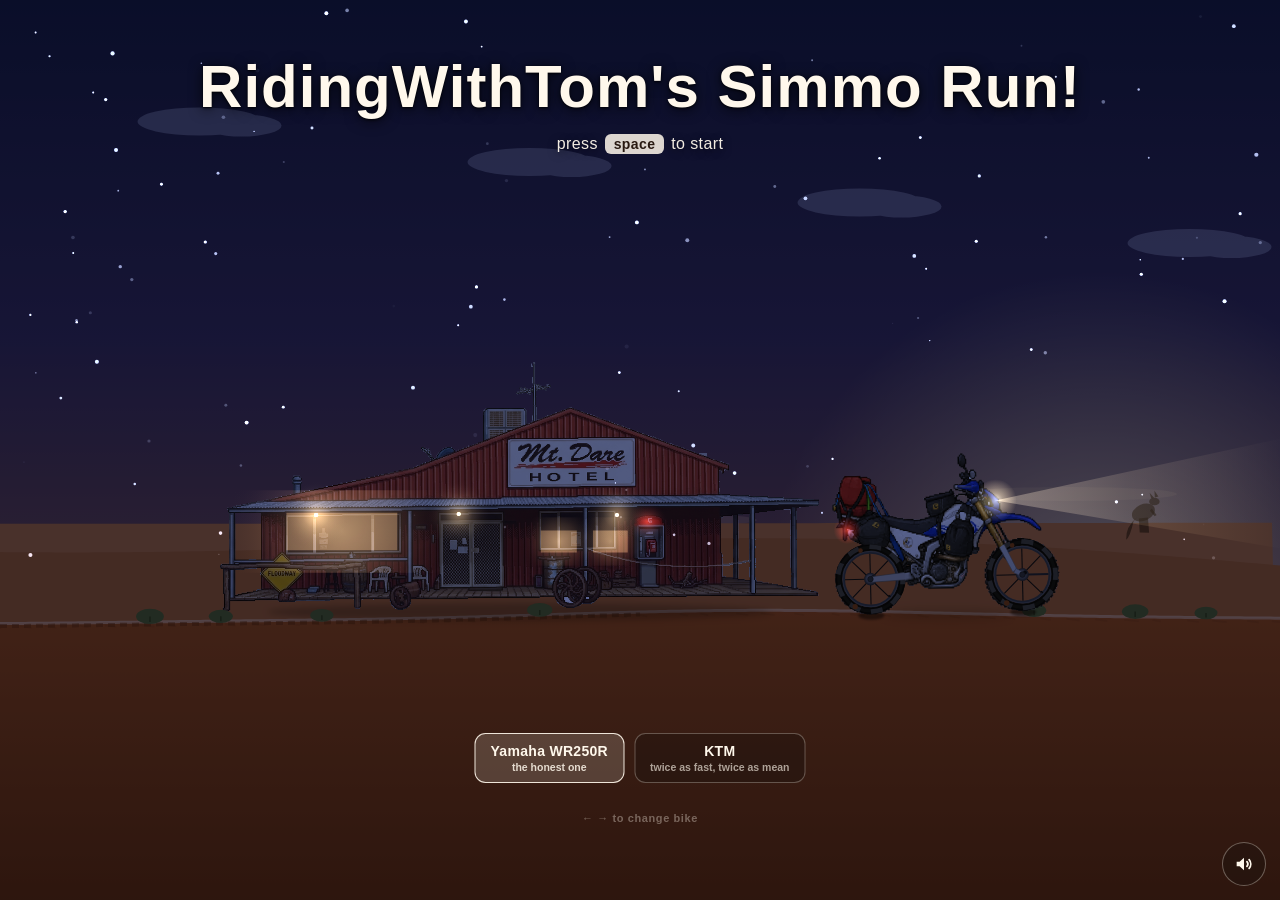
==== index.html @ 2d92c9f3 "Second bike and difficulty: the KTM, twice as fast and twice as mean Everything that differs between" ====
<!doctype html>
<html lang="en">
<head>
<meta charset="UTF-8">
<meta name="viewport" content="width=device-width, initial-scale=1.0, maximum-scale=1.0, user-scalable=no, viewport-fit=cover">
<meta name="theme-color" content="#1c2e56">
<meta name="description" content="Ride a WR250R from Mt Dare Hotel to Birdsville across 1200 sand dunes of the Simpson Desert — on the back wheel, the whole way.">
<title>RidingWithTom's Simmo Run!</title>
<link rel="icon" href="data:image/svg+xml,%3Csvg%20xmlns%3D%22http%3A//www.w3.org/2000/svg%22%20viewBox%3D%220%200%2064%2064%22%3E%3Crect%20width%3D%2264%22%20height%3D%2264%22%20fill%3D%22%231c2e56%22/%3E%3Ccircle%20cx%3D%2232%22%20cy%3D%2234%22%20r%3D%2213%22%20fill%3D%22%23ffcf7a%22/%3E%3Cpath%20d%3D%22M0%2044c10-9%2018-4%2028-9s20%203%2036-6v35H0z%22%20fill%3D%22%23c85f2c%22/%3E%3Cpath%20d%3D%22M0%2054c14-7%2022-2%2034-6s16%201%2030-4v20H0z%22%20fill%3D%22%239c4620%22/%3E%3C/svg%3E">
<meta property="og:title" content="RidingWithTom's Simmo Run!">
<meta property="og:description" content="Ride a WR250R from Mt Dare Hotel to Birdsville across 1200 sand dunes of the Simpson Desert — on the back wheel, the whole way.">
<meta property="og:type" content="website">

<!-- Installed to the home screen this runs with no browser chrome at all, which
     is the only way to get true fullscreen on an iPhone — Safari on iOS has
     never supported the Fullscreen API for arbitrary elements. -->
<link rel="manifest" href="manifest.webmanifest">
<link rel="apple-touch-icon" href="assets/icon-180.png">
<meta name="apple-mobile-web-app-capable" content="yes">
<meta name="mobile-web-app-capable" content="yes">
<meta name="apple-mobile-web-app-status-bar-style" content="black-translucent">
<meta name="apple-mobile-web-app-title" content="Simmo Run">
<link rel="stylesheet" href="style.css?v=1785205168">
</head>
<body>
<div id="game-wrap">
  <canvas id="game"></canvas>

  <div id="fuel-hud">
    <div id="fuel-title">FUEL</div>
    <div id="fuel-bar"><div id="fuel-fill"></div></div>
    <div id="fuel-count"><span id="fuel-num">--</span><span class="cap">seconds left</span></div>
  </div>

  <div id="progress-hud">
    <div id="progress-title">Distance to Birdsville</div>
    <div id="progress-bar"><div id="progress-fill"></div></div>
    <div id="progress-count"><span id="dunes-num">1200</span><span class="cap">dunes to go</span></div>
  </div>

  <div id="help">&darr; lean back to lift the nose &nbsp;&nbsp; &uarr; lean forward to bring it down &mdash; keep that front wheel up!</div>

  <div id="touch-zones" aria-hidden="true">
    <div class="zone left"><span>&darr;<br>lean back</span></div>
    <div class="zone right"><span>&uarr;<br>lean forward</span></div>
  </div>

  <div id="rotate-hint" aria-hidden="true">&#8635; turn your phone sideways for a wider view</div>

  <button id="music-toggle" type="button" aria-label="Turn the music off">
    <svg viewBox="0 0 24 24" aria-hidden="true">
      <path class="cone" d="M4 9.5h3.2L12 5.2v13.6L7.2 14.5H4z"/>
      <path class="wave wave-1" d="M15.2 9.4a4 4 0 0 1 0 5.2"/>
      <path class="wave wave-2" d="M17.6 7.2a7.4 7.4 0 0 1 0 9.6"/>
      <path class="cross" d="M15.6 9.6l5 4.8M20.6 9.6l-5 4.8"/>
    </svg>
  </button>

  <div id="start-screen">
    <h1>RidingWithTom's Simmo Run!</h1>
    <p class="press-space"><span class="kbd-only">press <span class="key">space</span> to start</span><span class="touch-only"><span class="key">tap</span> to start</span></p>
  </div>

  <!-- Filled from the BIKES table in game.js, so the markup can't drift out of step
       with the bikes that actually exist. Sits low, down in the sand, to leave the
       pub and the bike itself in the clear. -->
  <div id="bike-pick" role="radiogroup" aria-label="Choose your bike"></div>

  <div id="finish-screen" class="hidden">
    <h1>You made it to Birdsville!</h1>
    <p id="finish-time"></p>
    <p class="press-space"><span class="kbd-only">press <span class="key">space</span> to ride again</span><span class="touch-only"><span class="key">tap</span> to ride again</span></p>
  </div>

  <div id="dead-screen" class="hidden">
    <h1>You ran out of fuel and died</h1>
    <p id="dead-detail"></p>
    <p class="press-space"><span class="kbd-only">press <span class="key">space</span> to try again</span><span class="touch-only"><span class="key">tap</span> to try again</span></p>
  </div>
</div>
<script src="game.js?v=1785221742"></script>
</body>
</html>
---- style.css ----
* { margin: 0; padding: 0; box-sizing: border-box; }

html, body {
  width: 100%;
  height: 100%;
  overflow: hidden;
  background: #c85f2c;
  font-family: -apple-system, BlinkMacSystemFont, "Segoe UI", Roboto, sans-serif;
  /* Mobile: the canvas owns every gesture. Without these, holding a lean
     scrolls the page, double-tapping zooms, and dragging bounces the viewport. */
  touch-action: none;
  overscroll-behavior: none;
  -webkit-tap-highlight-color: transparent;
  -webkit-user-select: none;
  user-select: none;
}

#game-wrap {
  position: relative;
  width: 100vw;
  height: 100vh;
  /* iOS Safari's 100vh is the *large* viewport — taller than what you can
     actually see — so the bottom of the canvas hides behind the toolbar. dvh
     tracks the visible area instead. The 100vh above stays as the fallback. */
  height: 100dvh;
  touch-action: none;
}

canvas#game {
  display: block;
  width: 100%;
  height: 100%;
  touch-action: none;
}

/* ---------- HUD ---------- */
#fuel-hud {
  position: absolute;
  top: calc(16px + env(safe-area-inset-top));
  left: calc(16px + env(safe-area-inset-left));
  color: #fff8ec;
  text-shadow: 0 1px 4px rgba(0,0,0,0.55);
  user-select: none;
  pointer-events: none;
}

#fuel-title {
  font-size: clamp(13px, 1vw, 36px);
  font-weight: 800;
  letter-spacing: 3px;
  margin-bottom: 8px;
}

#fuel-bar {
  width: clamp(150px, 11vw, 430px);
  height: clamp(10px, 0.95vw, 27px);
  border-radius: 14px;
  background: rgba(0,0,0,0.4);
  border: 3px solid rgba(255,248,236,0.6);
  overflow: hidden;
}

#fuel-fill {
  height: 100%;
  width: 100%;
  background: linear-gradient(90deg, #7ddc63, #e0c84a);
  transition: width 0.15s linear, background 0.3s ease;
}

#fuel-fill.low { background: linear-gradient(90deg, #e8a33a, #c23a1f); }
#fuel-fill.critical { background: #d5301a; }

#fuel-count {
  margin-top: 4px;
  line-height: 0.92;
}

#fuel-num {
  display: block;
  font-size: clamp(26px, 4.3vw, 155px);
  font-weight: 800;
  opacity: 0.98;
  font-variant-numeric: tabular-nums;
}

#progress-hud {
  position: absolute;
  top: calc(16px + env(safe-area-inset-top));
  right: calc(16px + env(safe-area-inset-right));
  color: #fff8ec;
  text-shadow: 0 1px 4px rgba(0,0,0,0.55);
  text-align: right;
  user-select: none;
  pointer-events: none;
}

#progress-title {
  font-size: clamp(13px, 1vw, 36px);
  font-weight: 800;
  letter-spacing: 0.5px;
  margin-bottom: 8px;
}

#progress-bar {
  width: clamp(150px, 11vw, 430px);
  height: clamp(8px, 0.75vw, 21px);
  border-radius: 11px;
  background: rgba(0,0,0,0.38);
  border: 3px solid rgba(255,248,236,0.45);
  overflow: hidden;
  margin-left: auto;
}

#progress-fill {
  height: 100%;
  width: 0%;
  background: linear-gradient(90deg, #e3b93f, #c23a1f);
  border-radius: 5px;
  transition: width 0.1s linear;
}

#progress-count {
  margin-top: 4px;
  line-height: 0.92;
}

#dunes-num {
  display: block;
  font-size: clamp(24px, 4vw, 145px);
  font-weight: 800;
  opacity: 0.98;
  font-variant-numeric: tabular-nums;
}

/* the wording rides along as a caption so the numeral can go really big */
.cap {
  display: block;
  font-size: clamp(11px, 0.7vw, 24px);
  font-weight: 700;
  letter-spacing: 0.6px;
  opacity: 0.9;
  margin-top: 2px;
}

/* Keyboard players only — on touch the zone labels say it in place, and a pill
   at the bottom of a phone screen is just something else covering the sand. */
@media (hover: none) and (pointer: coarse) {
  #help { display: none; }
}

#help {
  position: absolute;
  bottom: calc(14px + env(safe-area-inset-bottom));
  left: 50%;
  transform: translateX(-50%);
  color: #fff8ec;
  background: rgba(30, 20, 15, 0.35);
  padding: 6px 16px;
  border-radius: 20px;
  font-size: 13px;
  letter-spacing: 0.3px;
  user-select: none;
  pointer-events: none;
}

/* ---------- overlays ---------- */
#start-screen, #finish-screen, #dead-screen {
  position: absolute;
  inset: 0;
  display: flex;
  flex-direction: column;
  align-items: center;
  justify-content: center;
  gap: 8px;
  pointer-events: none;      /* taps belong to the game, not the overlay */
  color: #fff8ec;
  text-align: center;
  text-shadow: 0 2px 8px rgba(0,0,0,0.6);
  user-select: none;
}

/* No wash over the start screen — the desert behind it is the point. The title
   carries its own shadow, so it still reads against a bright sky. */
#start-screen  { background: none; }
#finish-screen { background: linear-gradient(180deg, rgba(28,46,86,0.55), rgba(150,64,26,0.6)); }
#dead-screen   { background: linear-gradient(180deg, rgba(60,12,6,0.72), rgba(20,8,4,0.8)); }

#start-screen {
  justify-content: flex-start;
  padding-top: calc(6dvh + env(safe-area-inset-top));
}

#start-screen h1 {
  font-size: clamp(28px, 5.6vw, 60px);
  letter-spacing: 1px;
  line-height: 1.1;
  text-shadow: 0 2px 14px rgba(0,0,0,0.75), 0 1px 3px rgba(0,0,0,0.9);
}

#finish-screen h1, #dead-screen h1 {
  font-size: clamp(24px, 4.4vw, 44px);
  letter-spacing: 0.5px;
}

.press-space {
  font-size: 16px;
  opacity: 0.95;
  margin-top: 6px;
  letter-spacing: 0.4px;
}

.key {
  display: inline-block;
  padding: 2px 9px;
  margin: 0 2px;
  border-radius: 6px;
  background: rgba(255,248,236,0.9);
  color: #2a1a10;
  font-weight: 800;
  font-size: 14px;
  text-shadow: none;
  animation: keypulse 1.5s ease-in-out infinite;
}

@keyframes keypulse {
  0%, 100% { opacity: 1; }
  50%      { opacity: 0.55; }
}


#finish-time, #dead-detail {
  font-size: 15px;
  opacity: 0.9;
}

.hidden { display: none !important; }

/* ---------- keyboard vs touch wording ---------- */
/* Coarse pointer with no hover = phone or tablet. Swap the arrow-key
   instructions for tap instructions rather than showing both. */
.touch-only { display: none; }

@media (hover: none) and (pointer: coarse) {
  .kbd-only   { display: none; }
  .touch-only { display: inline; }
}

/* ---------- touch lean zones ---------- */
#touch-zones {
  position: absolute;
  inset: 0;
  display: none;               /* touch devices only, and only while riding */
  pointer-events: none;        /* game.js listens on window, not on these */
}


#touch-zones .zone {
  position: absolute;
  top: 0;
  bottom: 0;
  width: 50%;
  display: flex;
  align-items: flex-end;
  justify-content: center;
  /* a third up from the bottom, which puts them below the horizon and into the
     sand rather than hanging in the sky */
  padding-bottom: 30dvh;
}

#touch-zones .zone.left  { left: 0; }
#touch-zones .zone.right { right: 0; }

#touch-zones .zone span {
  color: #fff8ec;
  opacity: 0.16;
  font-size: 15px;
  font-weight: 800;
  letter-spacing: 1px;
  line-height: 1.5;
  text-align: center;
  text-shadow: 0 1px 4px rgba(0,0,0,0.5);
  /* The hint has done its job after a few seconds of riding. */
  animation: zonefade 6s ease-out 3s forwards;
}

@keyframes zonefade {
  to { opacity: 0; }
}

/* ---------- portrait nudge ---------- */
#rotate-hint {
  display: none;
  position: absolute;
  bottom: calc(58px + env(safe-area-inset-bottom));
  left: 50%;
  transform: translateX(-50%);
  padding: 7px 15px;
  border-radius: 20px;
  background: rgba(30, 20, 15, 0.55);
  color: #fff8ec;
  font-size: 12px;
  font-weight: 700;
  letter-spacing: 0.3px;
  white-space: nowrap;
  pointer-events: none;
  text-shadow: 0 1px 4px rgba(0,0,0,0.6);
}

@media (hover: none) and (pointer: coarse) and (orientation: portrait) {
  #rotate-hint { display: block; }
}

/* The zones are a touch affordance, so only coarse pointers get them, and only
   once the run is under way — the title screen has its own instructions. */
@media (hover: none) and (pointer: coarse) {
  body.riding #touch-zones { display: block; }
}

/* ---------- small screens ---------- */
/* The HUD numerals are sized for a desktop monitor; on a phone in landscape
   they'd swallow the sky. The overlay copy needs reining in too. */
@media (max-width: 900px), (max-height: 520px) {
  #fuel-hud, #progress-hud { top: calc(10px + env(safe-area-inset-top)); }
  #fuel-hud { left: calc(10px + env(safe-area-inset-left)); }
  #progress-hud { right: calc(10px + env(safe-area-inset-right)); }
  #fuel-num   { font-size: 30px; }
  #dunes-num  { font-size: 28px; }
  #fuel-title, #progress-title { font-size: 11px; margin-bottom: 5px; }
  #fuel-bar, #progress-bar { width: 118px; border-width: 2px; }
  #fuel-bar { height: 9px; }
  #progress-bar { height: 7px; }
  .cap { font-size: 9px; }


  #start-screen h1 { font-size: 27px; }
  #finish-screen h1, #dead-screen h1 { font-size: 22px; }
  .press-space { font-size: 13px; }
}

/* A phone in landscape is short, not narrow. Don't gate this on pointer type —
   a small desktop window has exactly the same problem. */
@media (max-height: 520px) {
  #touch-zones .zone { padding-bottom: 22dvh; }
  #start-screen { gap: 3px; padding-top: calc(4dvh + env(safe-area-inset-top)); }
  #start-screen h1 { font-size: 23px; }
  .press-space { font-size: 12px; margin-top: 3px; }
  #finish-screen h1, #dead-screen h1 { font-size: 20px; }
  #finish-time, #dead-detail { font-size: 12px; }
}

@media (max-height: 380px) {
  #start-screen h1 { font-size: 19px; }
}


/* ---------- title screen: nothing but the name and the prompt ---------- */
/* The fuel and distance readouts mean nothing before you set off, and at the top
   of a phone screen they collide with the title. The help bar is redundant too —
   on touch the zone labels carry it, and on desktop it belongs to the run. */
body.on-title #fuel-hud,
body.on-title #progress-hud,
body.on-title #help {
  display: none;
}

/* ---------- bike picker ---------- */
/* Down in the sand rather than under the title: the start screen is deliberately
   bare up top, and this keeps the pub and the bike unobscured. */
#bike-pick {
  position: absolute;
  left: 50%;
  transform: translateX(-50%);
  bottom: calc(13dvh + env(safe-area-inset-bottom));
  display: flex;
  gap: 10px;
  pointer-events: auto;         /* the overlay above it is inert */
}

/* Only while the run hasn't started — there's nothing to choose mid-ride. */
body:not(.on-title) #bike-pick { display: none; }

#bike-pick button {
  display: block;
  min-width: 116px;
  padding: 9px 15px;
  border: 1.5px solid rgba(255, 248, 236, 0.28);
  border-radius: 11px;
  background: rgba(30, 20, 15, 0.44);
  color: #fff8ec;
  font: inherit;
  text-align: center;
  cursor: pointer;
  -webkit-tap-highlight-color: transparent;
}

#bike-pick .bike-name {
  display: block;
  font-size: 14px;
  font-weight: 800;
  letter-spacing: 0.3px;
}

#bike-pick .bike-trait {
  display: block;
  margin-top: 2px;
  font-size: 10.5px;
  font-weight: 600;
  opacity: 0.62;
}

#bike-pick button[aria-checked="true"] {
  border-color: rgba(255, 248, 236, 0.9);
  background: rgba(255, 248, 236, 0.17);
}

#bike-pick button[aria-checked="true"] .bike-trait { opacity: 0.85; }

/* Keyboards get the hint; on a touch screen the cards are their own affordance. */
#bike-pick-hint {
  position: absolute;
  left: 50%;
  transform: translateX(-50%);
  bottom: calc(8.4dvh + env(safe-area-inset-bottom));
  color: #fff8ec;
  opacity: 0.34;
  font-size: 11px;
  font-weight: 700;
  letter-spacing: 0.6px;
  white-space: nowrap;
}

body:not(.on-title) #bike-pick-hint { display: none; }

/* Short screens: the sand is thin, so tuck the picker in and shrink it. */
@media (max-height: 520px) {
  #bike-pick { bottom: calc(9dvh + env(safe-area-inset-bottom)); gap: 8px; }
  #bike-pick button { min-width: 96px; padding: 6px 11px; }
  #bike-pick .bike-name { font-size: 12px; }
  #bike-pick .bike-trait { font-size: 9.5px; }
  #bike-pick-hint { bottom: calc(5dvh + env(safe-area-inset-bottom)); font-size: 10px; }
}

/* ---------- music toggle ---------- */
/* pointer-events on, and its own handler stops the event reaching the window
   listener — otherwise tapping it would also lean the bike, and on the title screen
   would start the run. */
#music-toggle {
  position: absolute;
  right: calc(14px + env(safe-area-inset-right));
  bottom: calc(14px + env(safe-area-inset-bottom));
  width: 44px;
  height: 44px;
  display: grid;
  place-items: center;
  padding: 0;
  border: 1.5px solid rgba(255,248,236,0.32);
  border-radius: 50%;
  background: rgba(30, 20, 15, 0.42);
  color: #fff8ec;
  cursor: pointer;
  pointer-events: auto;
  -webkit-tap-highlight-color: transparent;
}

#music-toggle svg {
  width: 22px;
  height: 22px;
  fill: none;
  stroke: currentColor;
  stroke-width: 1.9;
  stroke-linecap: round;
  stroke-linejoin: round;
}

#music-toggle .cone { fill: currentColor; stroke: none; }
#music-toggle .cross { display: none; }

/* muted: drop the waves, show the cross, and dim the whole thing */
#music-toggle.muted { opacity: 0.6; }
#music-toggle.muted .wave { display: none; }
#music-toggle.muted .cross { display: inline; }
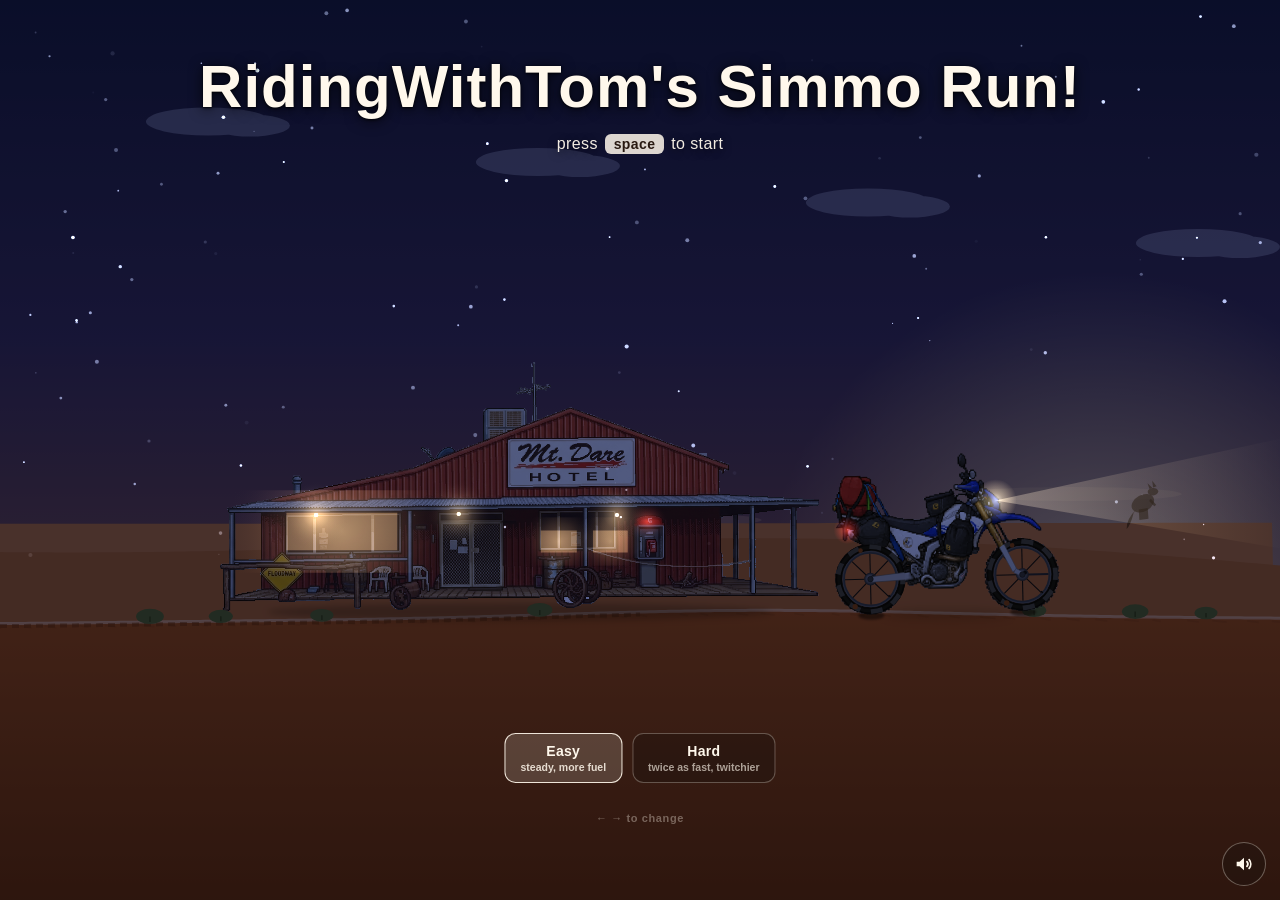
==== commit 725242e1: "Pick a difficulty, not a bike: the cards read Easy and Hard The player is choosing how hard the run " ====
--- a/index.html
+++ b/index.html
@@ -62,9 +62,9 @@
   </div>
 
   <!-- Filled from the BIKES table in game.js, so the markup can't drift out of step
-       with the bikes that actually exist. Sits low, down in the sand, to leave the
-       pub and the bike itself in the clear. -->
-  <div id="bike-pick" role="radiogroup" aria-label="Choose your bike"></div>
+       with the bikes that actually exist. The cards show the difficulty rather than
+       the machine. Sits low, down in the sand, to leave the pub and the bike clear. -->
+  <div id="bike-pick" role="radiogroup" aria-label="Choose difficulty"></div>
 
   <div id="finish-screen" class="hidden">
     <h1>You made it to Birdsville!</h1>
@@ -78,6 +78,6 @@
     <p class="press-space"><span class="kbd-only">press <span class="key">space</span> to try again</span><span class="touch-only"><span class="key">tap</span> to try again</span></p>
   </div>
 </div>
-<script src="game.js?v=1785221742"></script>
+<script src="game.js?v=1785226961"></script>
 </body>
 </html>
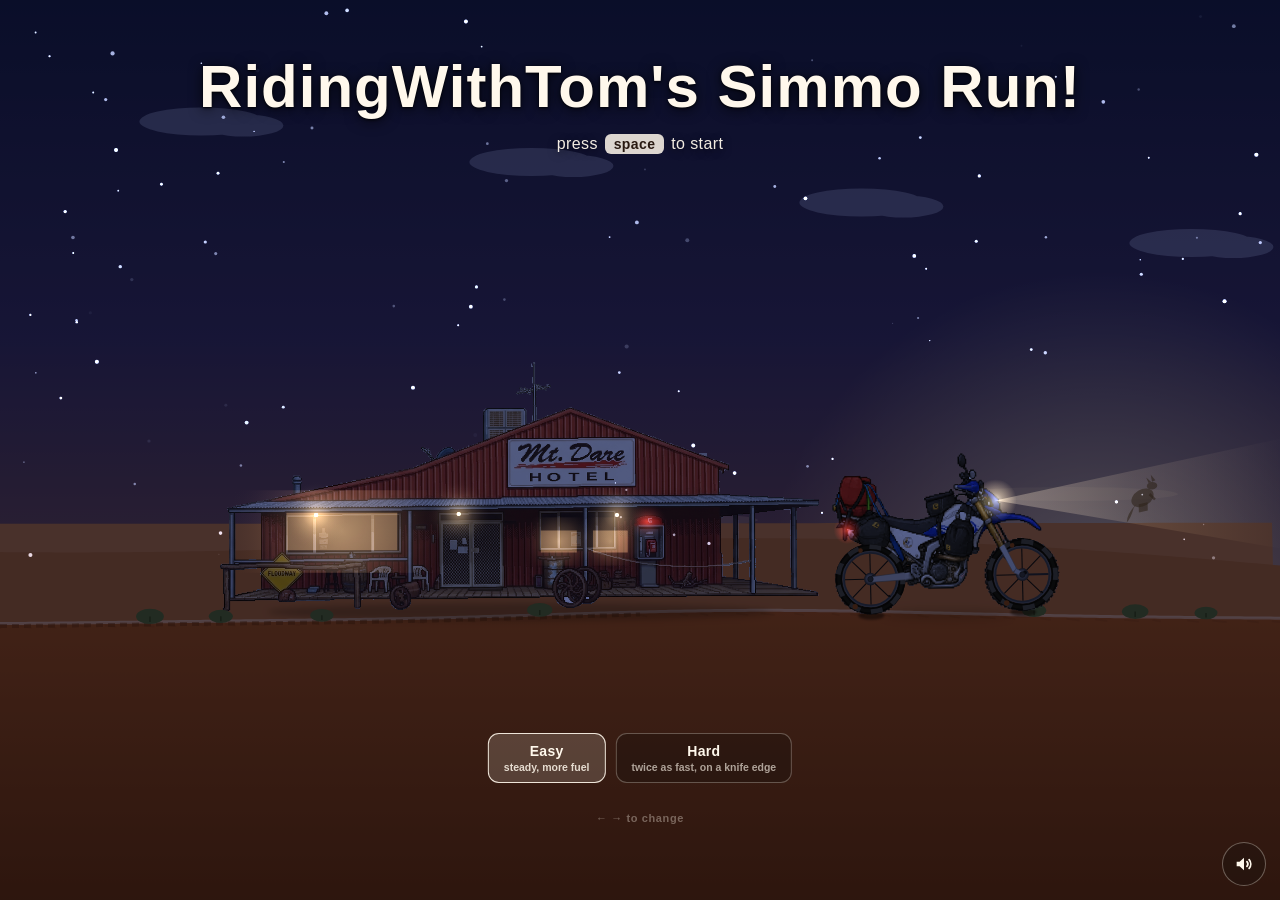
==== commit 2a3e1a71: "Hard mode was the easier bike to balance; make it genuinely hard Measuring twitchiness alone was the" ====
--- a/index.html
+++ b/index.html
@@ -78,6 +78,6 @@
     <p class="press-space"><span class="kbd-only">press <span class="key">space</span> to try again</span><span class="touch-only"><span class="key">tap</span> to try again</span></p>
   </div>
 </div>
-<script src="game.js?v=1785226961"></script>
+<script src="game.js?v=1785228625"></script>
 </body>
 </html>
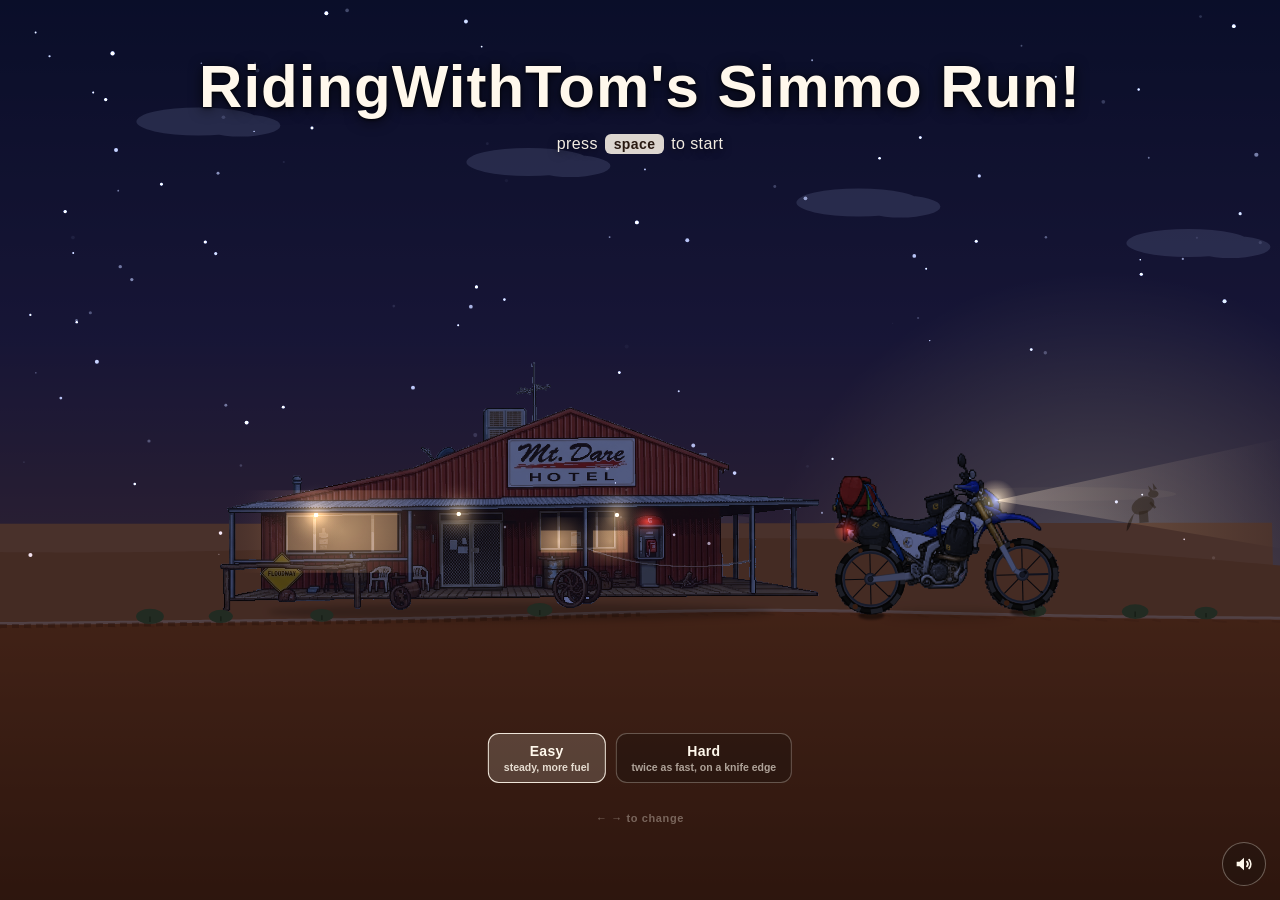
==== commit f837cb0a: "Hard mode gets the KTM it was always meant to have assets/prep_ktm.py, because this sprite arrives i" ====
--- a/index.html
+++ b/index.html
@@ -78,6 +78,6 @@
     <p class="press-space"><span class="kbd-only">press <span class="key">space</span> to try again</span><span class="touch-only"><span class="key">tap</span> to try again</span></p>
   </div>
 </div>
-<script src="game.js?v=1785228625"></script>
+<script src="game.js?v=1785229673"></script>
 </body>
 </html>
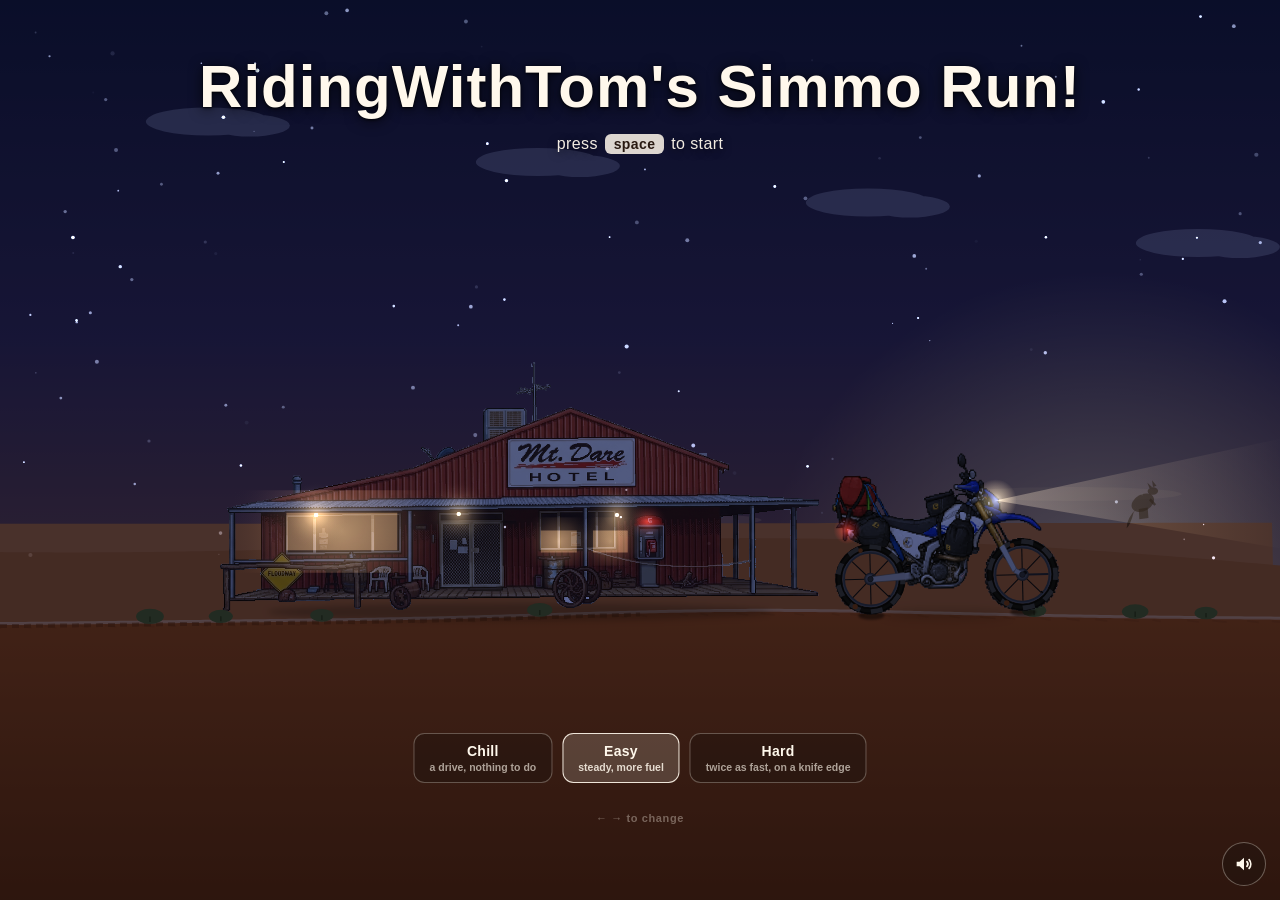
==== commit 6f834c1b: "Chill mode: a Jeep, half speed, nothing to do Turns the game off rather than making it easy. The who" ====
--- a/index.html
+++ b/index.html
@@ -78,6 +78,6 @@
     <p class="press-space"><span class="kbd-only">press <span class="key">space</span> to try again</span><span class="touch-only"><span class="key">tap</span> to try again</span></p>
   </div>
 </div>
-<script src="game.js?v=1785229673"></script>
+<script src="game.js?v=1785230971"></script>
 </body>
 </html>
--- a/style.css
+++ b/style.css
@@ -363,6 +363,16 @@
   display: none;
 }
 
+/* ---------- chill: nothing to fail at ---------- */
+/* No fuel clock, so no readout; no controls, so no lean instructions and no touch
+   zones. The distance readout stays, because watching Birdsville come closer is the
+   whole point of the drive. */
+body.autopilot #fuel-hud,
+body.autopilot #help,
+body.autopilot #touch-zones {
+  display: none;
+}
+
 /* ---------- bike picker ---------- */
 /* Down in the sand rather than under the title: the start screen is deliberately
    bare up top, and this keeps the pub and the bike unobscured. */
@@ -430,6 +440,16 @@
 }
 
 body:not(.on-title) #bike-pick-hint { display: none; }
+
+/* Three cards at full width come to 368px, which only just clears a 375px phone and
+   overflows a 320px one. Narrow screens get smaller cards rather than a wrapped row. */
+@media (max-width: 430px) {
+  #bike-pick { gap: 6px; }
+  #bike-pick button { min-width: 0; flex: 1 1 0; padding: 8px 6px; }
+  #bike-pick .bike-name { font-size: 13px; }
+  #bike-pick .bike-trait { font-size: 9px; }
+  #bike-pick { left: 0; right: 0; transform: none; margin: 0 12px; }
+}
 
 /* Short screens: the sand is thin, so tuck the picker in and shrink it. */
 @media (max-height: 520px) {
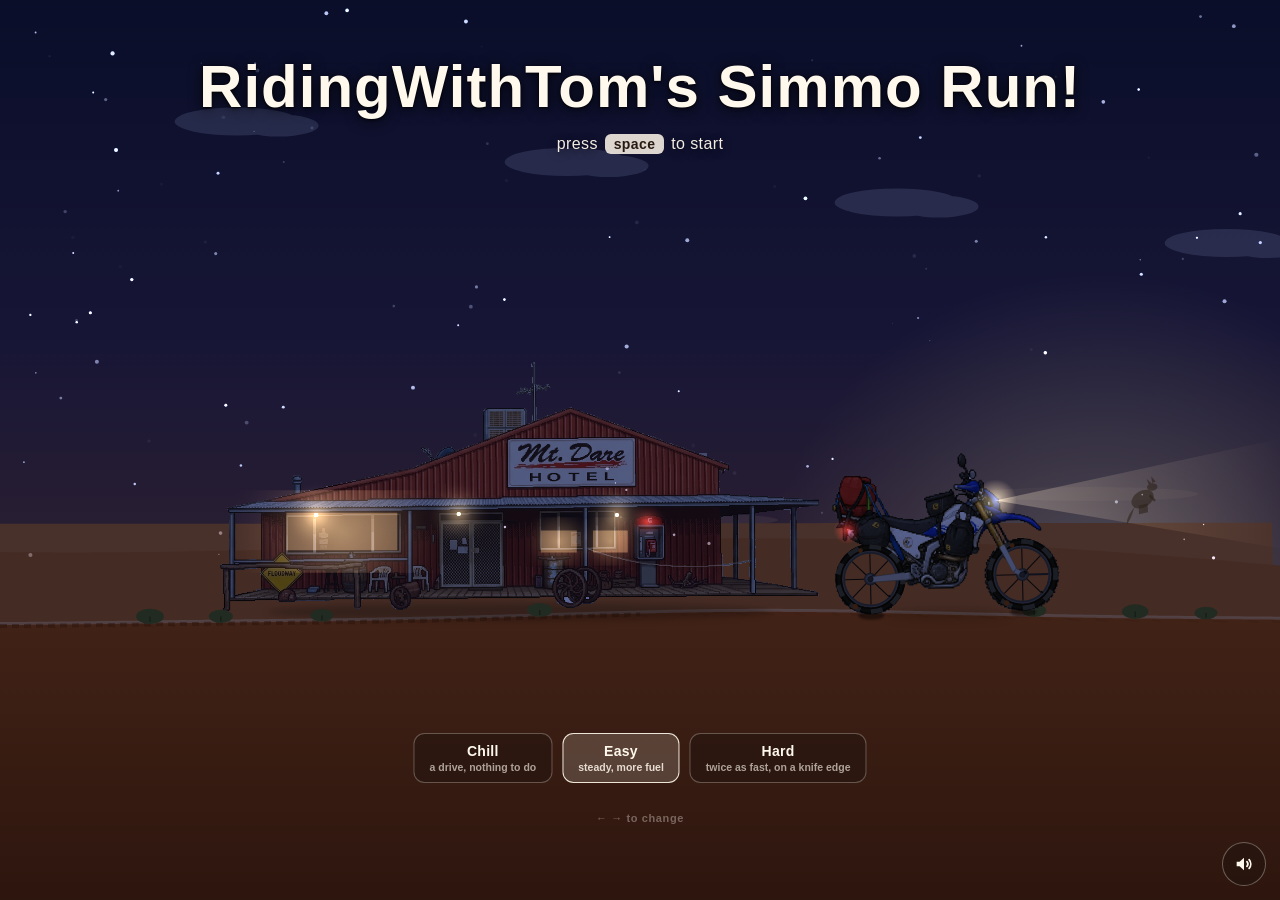
==== commit 4301d5f9: "The Jeep keeps its own wheels The procedural wheel exists so the desert shows through a bike's spoke" ====
--- a/index.html
+++ b/index.html
@@ -78,6 +78,6 @@
     <p class="press-space"><span class="kbd-only">press <span class="key">space</span> to try again</span><span class="touch-only"><span class="key">tap</span> to try again</span></p>
   </div>
 </div>
-<script src="game.js?v=1785230971"></script>
+<script src="game.js?v=1785231410"></script>
 </body>
 </html>
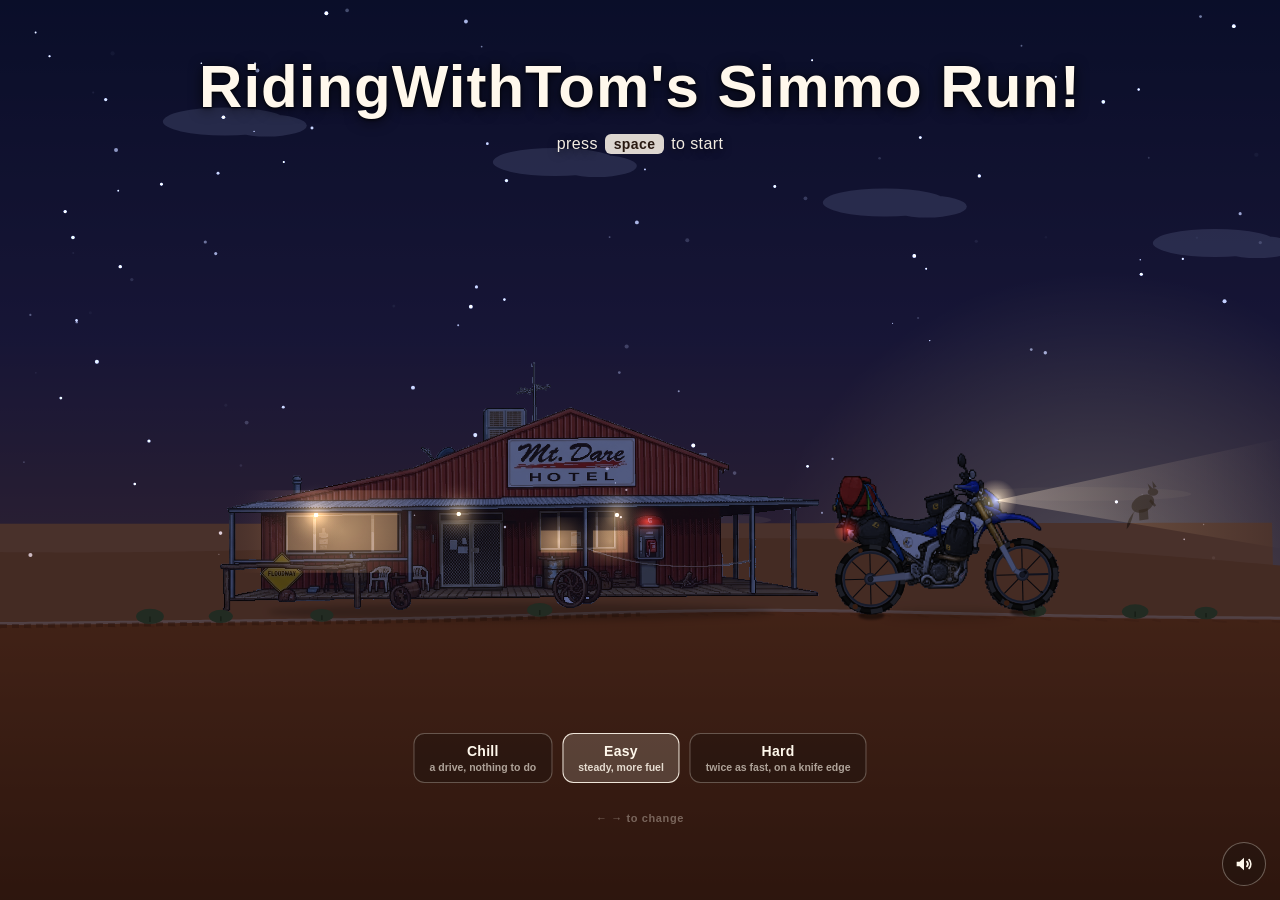
==== commit 7bccd5f4: "Clean the Jeep's keyed edges, and put its tail light on the tail light Two things off with the sprit" ====
--- a/index.html
+++ b/index.html
@@ -78,6 +78,6 @@
     <p class="press-space"><span class="kbd-only">press <span class="key">space</span> to try again</span><span class="touch-only"><span class="key">tap</span> to try again</span></p>
   </div>
 </div>
-<script src="game.js?v=1785231410"></script>
+<script src="game.js?v=1785237087"></script>
 </body>
 </html>
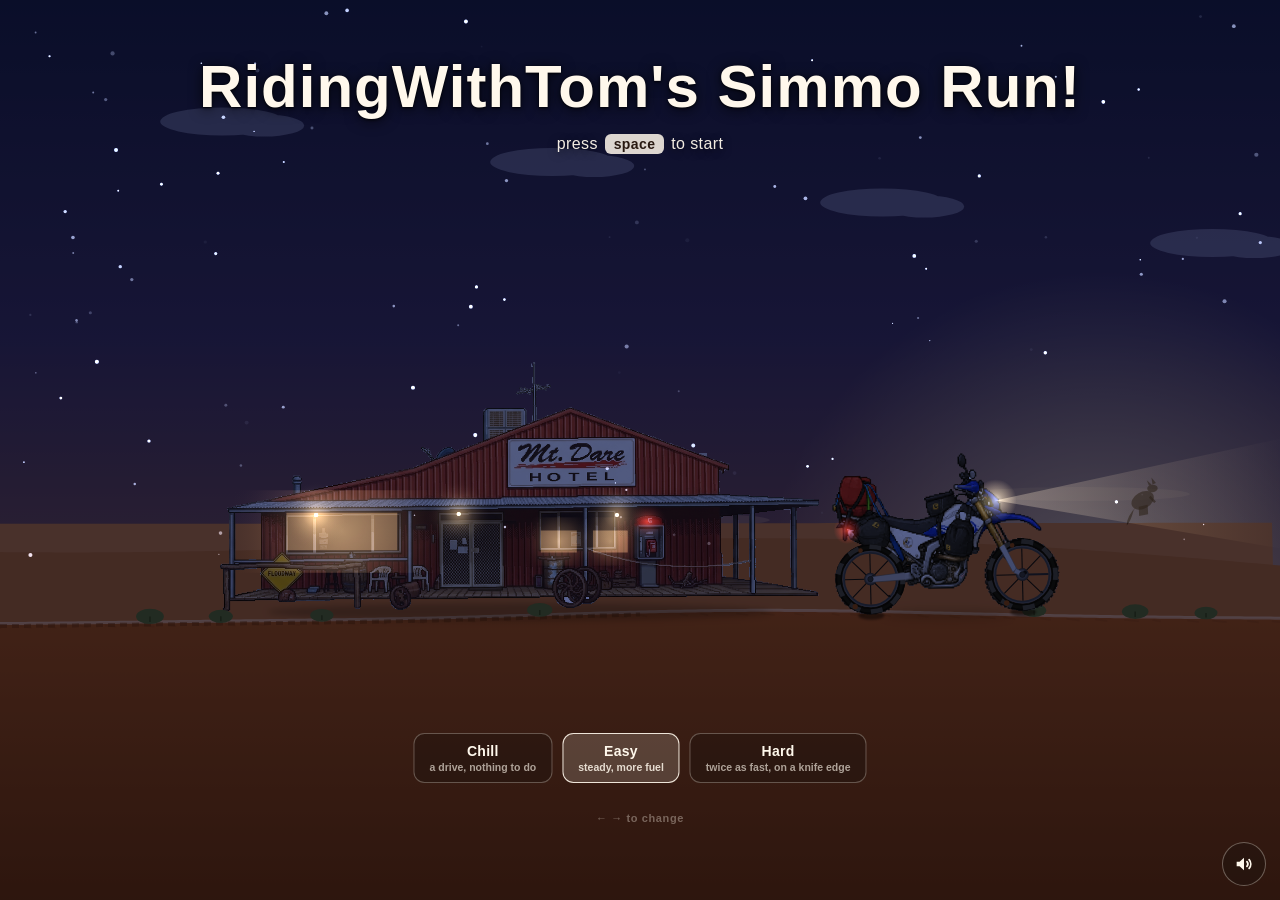
==== commit a9f7c75f: "Finish cleaning the Jeep's edges Three separate things were making a pale rim, and only the first wa" ====
--- a/index.html
+++ b/index.html
@@ -78,6 +78,6 @@
     <p class="press-space"><span class="kbd-only">press <span class="key">space</span> to try again</span><span class="touch-only"><span class="key">tap</span> to try again</span></p>
   </div>
 </div>
-<script src="game.js?v=1785237087"></script>
+<script src="game.js?v=1785238271"></script>
 </body>
 </html>
